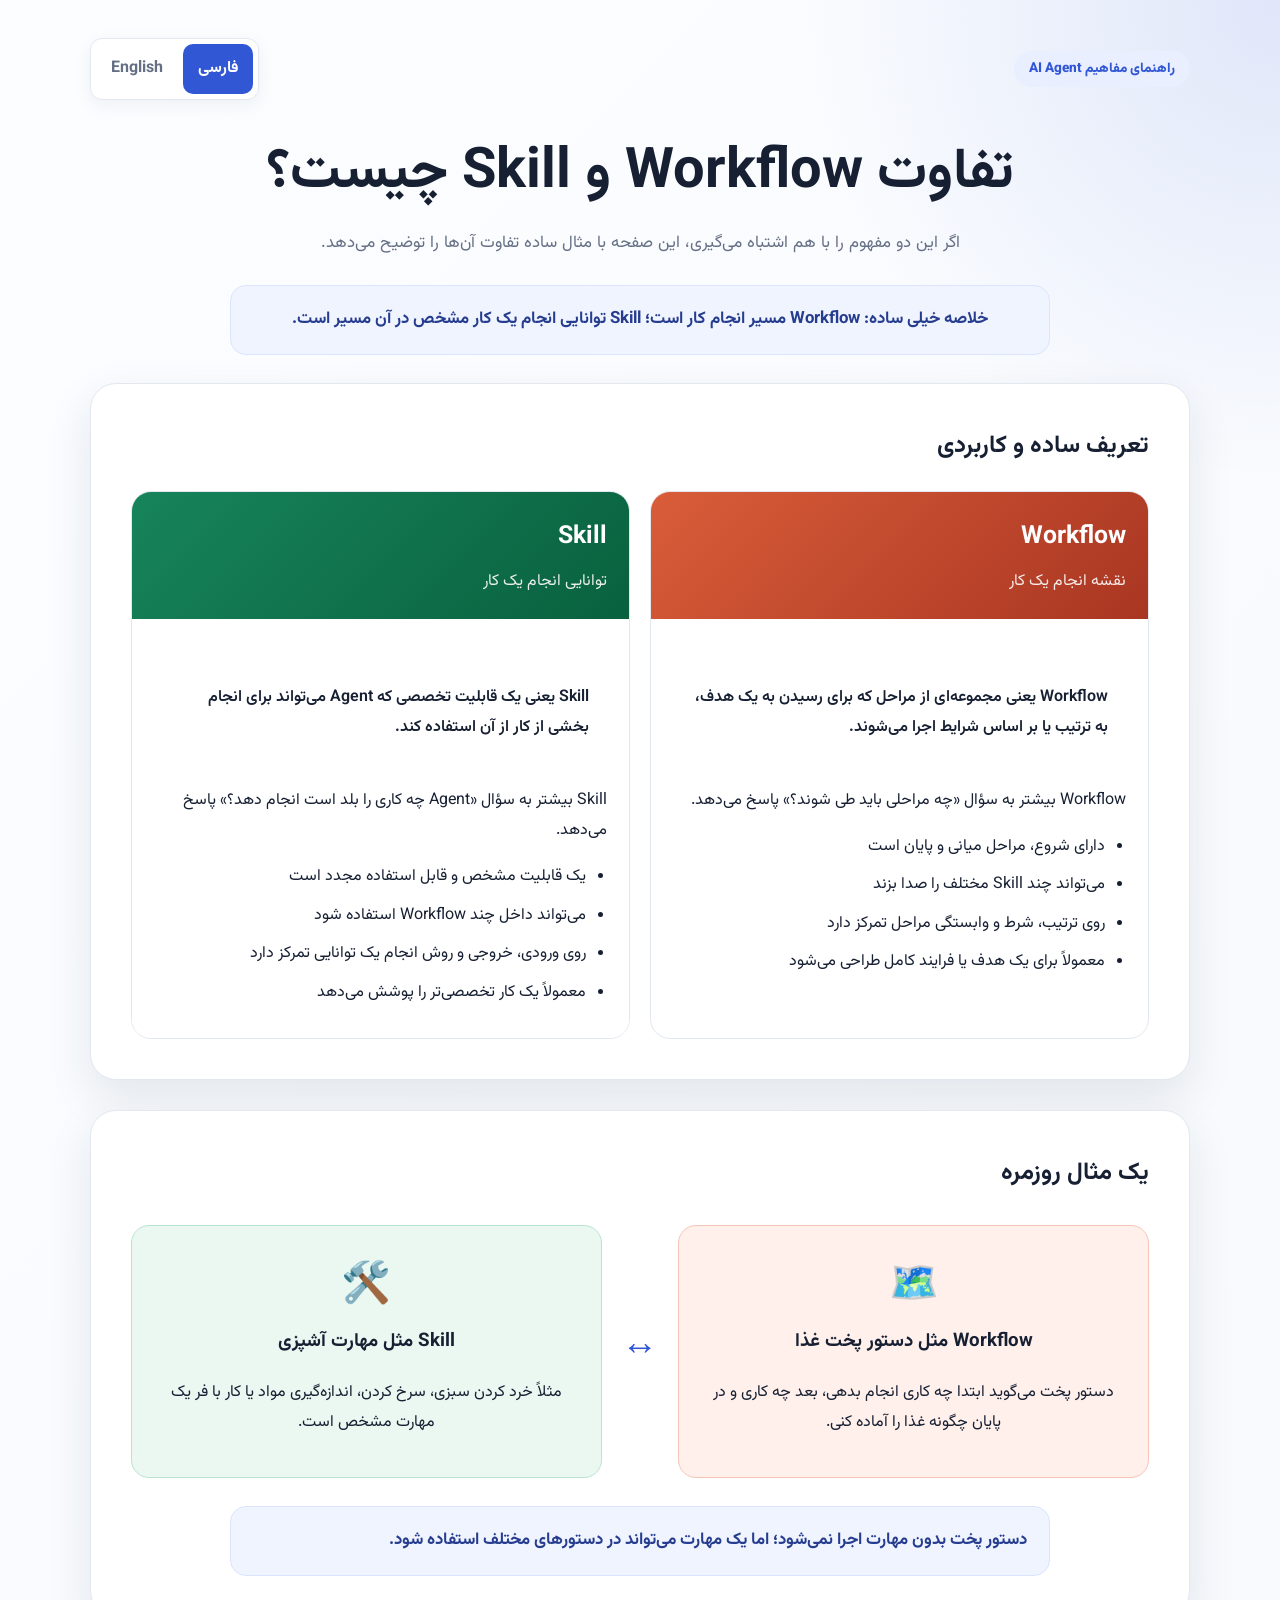
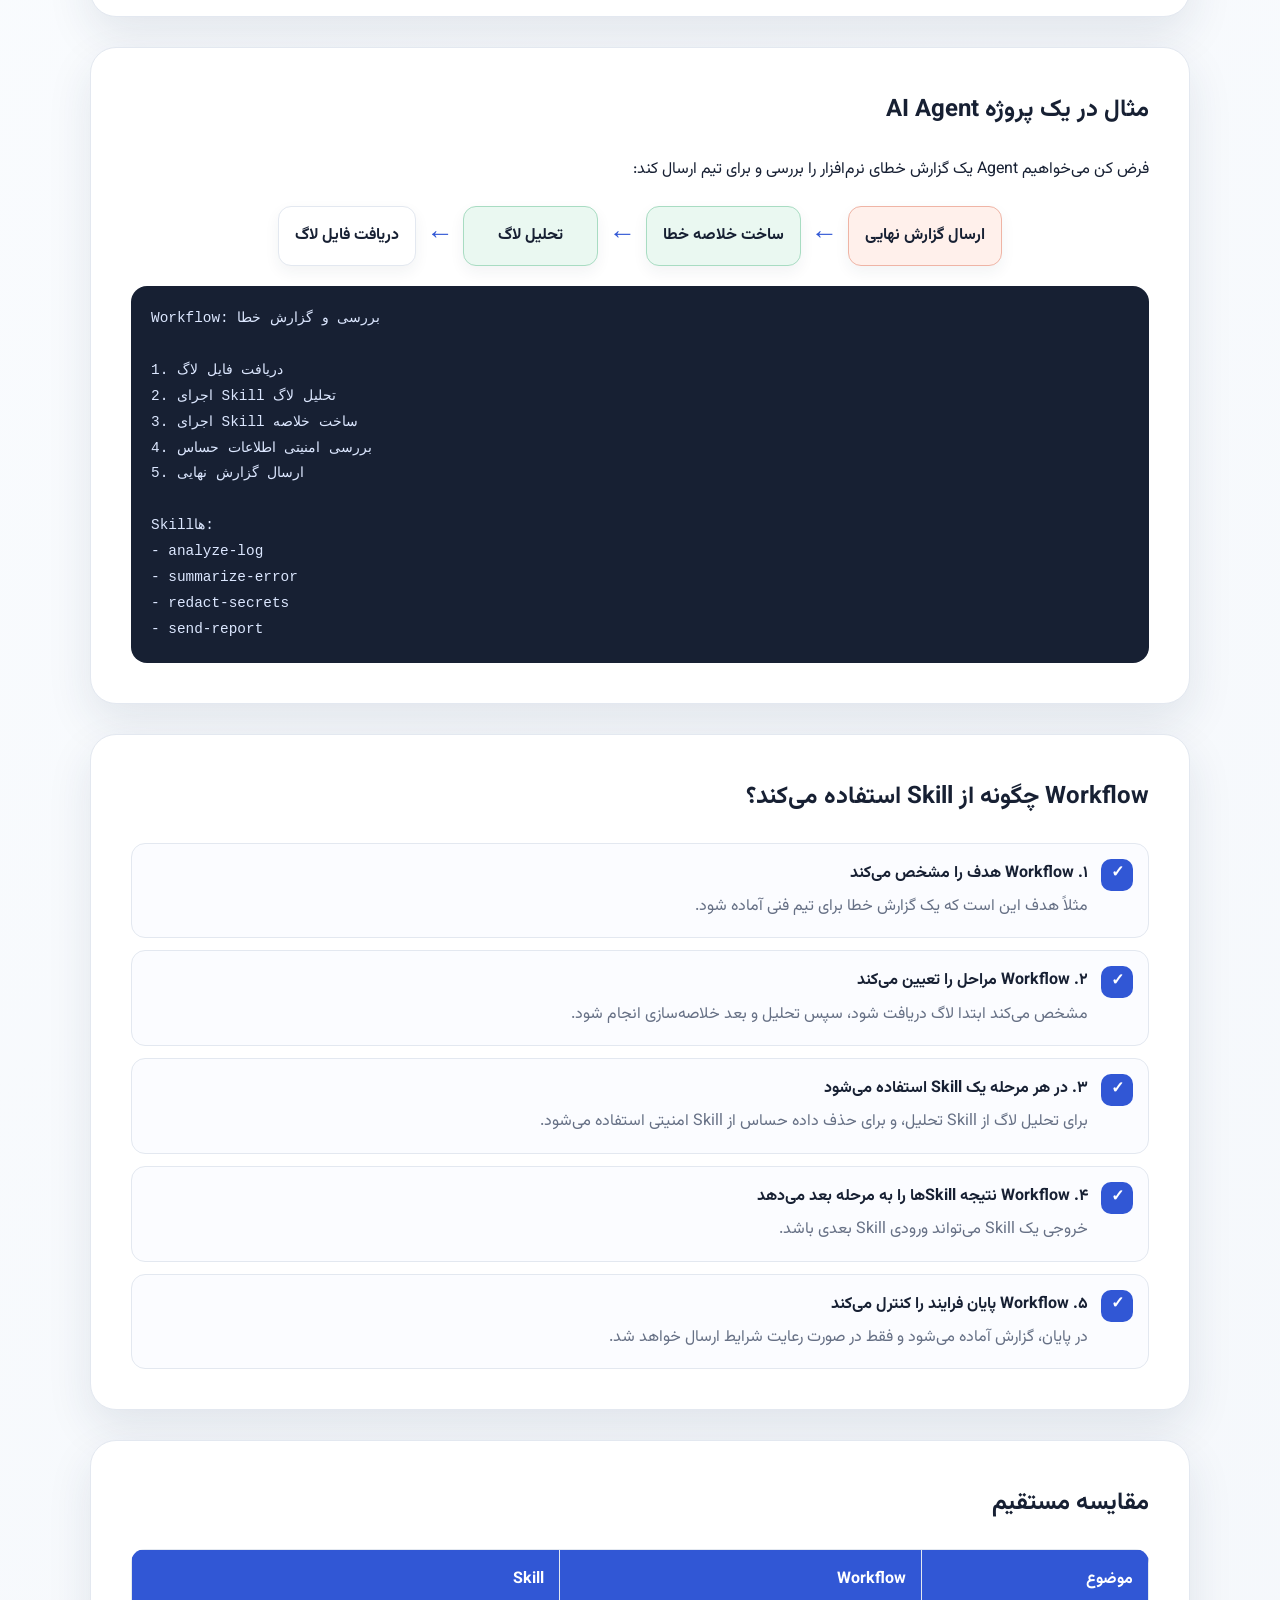
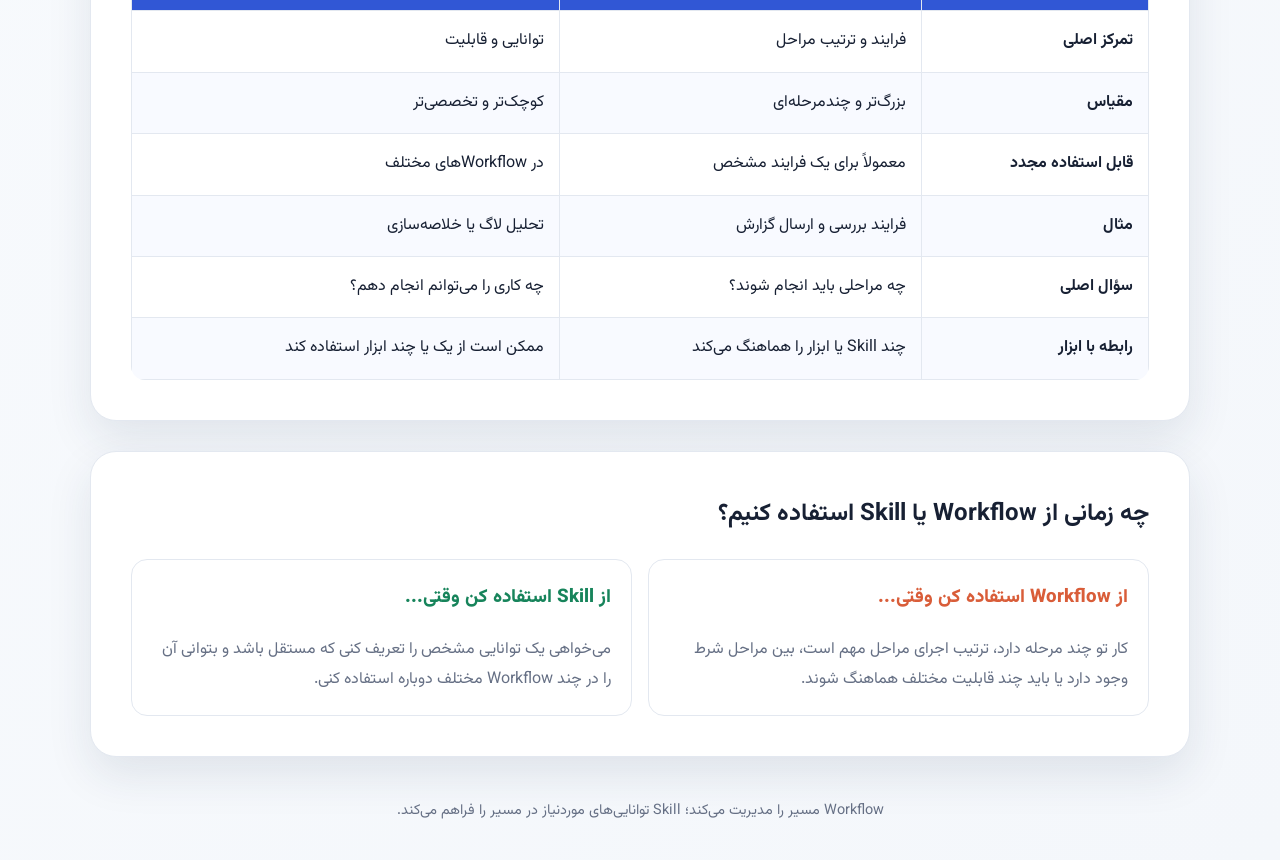
==== difference-workflow-skill.html @ 86ceb2fe "ai-agent-structure-guide Created" ====
<!DOCTYPE html>
                        <html lang="en">
                        <head>
                            <meta charset="UTF-8">
                            <meta name="viewport" content="width=device-width, initial-scale=1.0">
							<style>
								body {
									background-color: white; /* Ensure the iframe has a white background */
								}

								
							</style>
                        </head>
                        <body>
                            <!DOCTYPE html>
<html lang="fa" dir="rtl">
<head>
  <meta charset="UTF-8" />
  <meta name="viewport" content="width=device-width, initial-scale=1.0" />
  <title>تفاوت Workflow و Skill</title>

  <style>
    @import url("https://fonts.googleapis.com/css2?family=Vazirmatn:wght@400;500;600;700;800&display=swap");

    :root {
      --bg: #f4f7fb;
      --card: #ffffff;
      --text: #172033;
      --muted: #667085;
      --primary: #3157d5;
      --primary-dark: #213eaa;
      --workflow: #d95d39;
      --workflow-light: #fff0eb;
      --skill: #17845b;
      --skill-light: #eaf8f1;
      --border: #e3e8f0;
      --shadow: 0 18px 45px rgba(30, 45, 75, 0.1);
    }

    * {
      box-sizing: border-box;
    }

    body {
      margin: 0;
      color: var(--text);
      background:
        radial-gradient(circle at top right, rgba(49, 87, 213, 0.13), transparent 30rem),
        linear-gradient(135deg, #fbfdff, var(--bg));
      font-family: "Vazirmatn", Tahoma, sans-serif;
      line-height: 1.9;
    }

    .container {
      width: min(100% - 28px, 1100px);
      margin: auto;
    }

    header {
      padding: 38px 0 28px;
      text-align: center;
    }

    .topbar {
      display: flex;
      align-items: center;
      justify-content: space-between;
      gap: 15px;
      margin-bottom: 36px;
    }

    .badge {
      display: inline-block;
      padding: 5px 15px;
      border-radius: 999px;
      color: var(--primary);
      background: #e9efff;
      font-size: 0.85rem;
      font-weight: 800;
    }

    .language-switcher {
      display: flex;
      gap: 5px;
      padding: 5px;
      border: 1px solid var(--border);
      border-radius: 12px;
      background: #fff;
      box-shadow: 0 5px 18px rgba(30, 45, 75, 0.06);
    }

    button {
      border: 0;
      border-radius: 10px;
      padding: 10px 15px;
      color: var(--muted);
      background: transparent;
      font: inherit;
      font-weight: 700;
      cursor: pointer;
      transition: 0.2s ease;
    }

    button:hover {
      transform: translateY(-1px);
    }

    .language-switcher button.active,
    .primary-button {
      color: #fff;
      background: var(--primary);
    }

    .primary-button:hover {
      background: var(--primary-dark);
    }

    h1 {
      margin: 0;
      font-size: clamp(2rem, 5vw, 3.5rem);
      line-height: 1.35;
    }

    .subtitle {
      max-width: 760px;
      margin: 16px auto 0;
      color: var(--muted);
      font-size: 1.05rem;
    }

    .hero-answer {
      max-width: 820px;
      margin: 25px auto 0;
      padding: 18px 22px;
      border: 1px solid #dce5ff;
      border-radius: 16px;
      background: #f0f4ff;
      color: #263d8f;
      font-size: 1.05rem;
      font-weight: 700;
    }

    .main-card {
      margin-bottom: 30px;
      padding: clamp(20px, 4vw, 40px);
      border: 1px solid var(--border);
      border-radius: 26px;
      background: var(--card);
      box-shadow: var(--shadow);
    }

    .section-title {
      margin: 0 0 22px;
      font-size: 1.5rem;
    }

    .comparison-grid {
      display: grid;
      grid-template-columns: repeat(2, 1fr);
      gap: 20px;
    }

    .concept-card {
      overflow: hidden;
      border: 1px solid var(--border);
      border-radius: 20px;
    }

    .concept-header {
      padding: 22px;
      color: #fff;
    }

    .workflow-header {
      background: linear-gradient(135deg, #d95d39, #a93622);
    }

    .skill-header {
      background: linear-gradient(135deg, #17845b, #09613e);
    }

    .concept-header h3 {
      margin: 0 0 5px;
      font-size: 1.55rem;
    }

    .concept-header p {
      margin: 0;
      opacity: 0.9;
    }

    .concept-body {
      padding: 22px;
      background: #fff;
    }

    .concept-body p {
      margin-top: 0;
    }

    .concept-body ul {
      margin: 0;
      padding-right: 21px;
    }

    html[dir="ltr"] .concept-body ul {
      padding-right: 0;
      padding-left: 21px;
    }

    .concept-body li {
      margin: 8px 0;
    }

    .definition {
      margin: 24px 0;
      padding: 18px;
      border-radius: 14px;
      font-weight: 600;
    }

    .workflow-definition {
      background: var(--workflow-light);
      border-right: 5px solid var(--workflow);
    }

    .skill-definition {
      background: var(--skill-light);
      border-right: 5px solid var(--skill);
    }

    html[dir="ltr"] .workflow-definition,
    html[dir="ltr"] .skill-definition {
      border-right: 0;
      border-left: 5px solid;
    }

    .skill-definition {
      border-left-color: var(--skill);
    }

    .workflow-definition {
      border-left-color: var(--workflow);
    }

    .simple-analogy {
      display: grid;
      grid-template-columns: 1fr auto 1fr;
      align-items: center;
      gap: 20px;
      margin: 28px 0;
    }

    .analogy-box {
      min-height: 170px;
      padding: 22px;
      border-radius: 18px;
      text-align: center;
    }

    .analogy-box h3 {
      margin-top: 0;
    }

    .workflow-analogy {
      background: var(--workflow-light);
      border: 1px solid #f5c5b8;
    }

    .skill-analogy {
      background: var(--skill-light);
      border: 1px solid #b9e4d0;
    }

    .analogy-icon {
      font-size: 2.5rem;
    }

    .arrow {
      color: var(--primary);
      font-size: 2.3rem;
      font-weight: 800;
    }

    .steps {
      display: grid;
      gap: 12px;
      margin-top: 20px;
    }

    .step {
      display: flex;
      align-items: flex-start;
      gap: 13px;
      padding: 15px;
      border: 1px solid var(--border);
      border-radius: 14px;
      background: #fbfcff;
    }

    .step-number {
      display: grid;
      flex: 0 0 auto;
      place-items: center;
      width: 32px;
      height: 32px;
      border-radius: 10px;
      color: #fff;
      background: var(--primary);
      font-weight: 800;
    }

    .step strong {
      display: block;
      margin-bottom: 3px;
    }

    .step span {
      color: var(--muted);
    }

    .flow-diagram {
      display: flex;
      align-items: center;
      justify-content: center;
      flex-wrap: wrap;
      gap: 10px;
      margin-top: 20px;
    }

    .flow-node {
      min-width: 135px;
      padding: 14px 16px;
      border: 1px solid var(--border);
      border-radius: 13px;
      background: #fff;
      text-align: center;
      font-weight: 700;
      box-shadow: 0 6px 15px rgba(30, 45, 75, 0.06);
    }

    .flow-node.workflow-node {
      border-color: #efb4a5;
      background: var(--workflow-light);
    }

    .flow-node.skill-node {
      border-color: #a8dcc2;
      background: var(--skill-light);
    }

    .flow-arrow {
      color: var(--primary);
      font-size: 1.7rem;
      font-weight: 800;
    }

    .table-wrapper {
      overflow-x: auto;
    }

    table {
      width: 100%;
      min-width: 650px;
      border-collapse: collapse;
      overflow: hidden;
      border-radius: 14px;
    }

    th,
    td {
      padding: 15px;
      border: 1px solid var(--border);
      text-align: right;
      vertical-align: top;
    }

    html[dir="ltr"] th,
    html[dir="ltr"] td {
      text-align: left;
    }

    th {
      color: #fff;
      background: var(--primary);
    }

    tr:nth-child(even) td {
      background: #f8faff;
    }

    .workflow-text {
      color: var(--workflow);
      font-weight: 800;
    }

    .skill-text {
      color: var(--skill);
      font-weight: 800;
    }

    .code-example {
      direction: ltr;
      overflow-x: auto;
      margin-top: 20px;
      padding: 20px;
      border-radius: 16px;
      color: #dce7ff;
      background: #172033;
      font-family: Consolas, monospace;
      font-size: 0.9rem;
      line-height: 1.8;
      text-align: left;
      white-space: pre-wrap;
    }

    .decision-box {
      display: grid;
      grid-template-columns: repeat(2, 1fr);
      gap: 16px;
      margin-top: 20px;
    }

    .decision {
      padding: 20px;
      border-radius: 16px;
      border: 1px solid var(--border);
    }

    .decision h3 {
      margin-top: 0;
    }

    .decision p {
      margin-bottom: 0;
      color: var(--muted);
    }

    footer {
      padding: 10px 0 35px;
      color: var(--muted);
      text-align: center;
      font-size: 0.9rem;
    }

    @media (max-width: 750px) {
      .topbar {
        align-items: stretch;
        flex-direction: column;
      }

      .language-switcher {
        align-self: center;
      }

      .comparison-grid,
      .decision-box {
        grid-template-columns: 1fr;
      }

      .simple-analogy {
        grid-template-columns: 1fr;
      }

      .arrow {
        transform: rotate(90deg);
        text-align: center;
      }

      .flow-arrow {
        transform: rotate(90deg);
      }
    }
  </style>
</head>

<body>
  <main class="container">
    <header>
      <div class="topbar">
        <span class="badge" id="badge"></span>

        <div class="language-switcher">
          <button id="faButton" onclick="changeLanguage('fa')" type="button">
            فارسی
          </button>

          <button id="enButton" onclick="changeLanguage('en')" type="button">
            English
          </button>
        </div>
      </div>

      <h1 id="pageTitle"></h1>
      <p class="subtitle" id="subtitle"></p>
      <div class="hero-answer" id="heroAnswer"></div>
    </header>

    <section class="main-card">
      <h2 class="section-title" id="coreDifferenceTitle"></h2>

      <div class="comparison-grid">
        <article class="concept-card">
          <div class="concept-header workflow-header">
            <h3>Workflow</h3>
            <p id="workflowShortTitle"></p>
          </div>

          <div class="concept-body">
            <div class="definition" id="workflowDefinition"></div>
            <p id="workflowDescription"></p>
            <ul id="workflowList"></ul>
          </div>
        </article>

        <article class="concept-card">
          <div class="concept-header skill-header">
            <h3>Skill</h3>
            <p id="skillShortTitle"></p>
          </div>

          <div class="concept-body">
            <div class="definition" id="skillDefinition"></div>
            <p id="skillDescription"></p>
            <ul id="skillList"></ul>
          </div>
        </article>
      </div>
    </section>

    <section class="main-card">
      <h2 class="section-title" id="analogyTitle"></h2>

      <div class="simple-analogy">
        <div class="analogy-box workflow-analogy">
          <div class="analogy-icon">🗺️</div>
          <h3 id="workflowAnalogyTitle"></h3>
          <p id="workflowAnalogyText"></p>
        </div>

        <div class="arrow">↔</div>

        <div class="analogy-box skill-analogy">
          <div class="analogy-icon">🛠️</div>
          <h3 id="skillAnalogyTitle"></h3>
          <p id="skillAnalogyText"></p>
        </div>
      </div>

      <div class="hero-answer" id="analogySummary"></div>
    </section>

    <section class="main-card">
      <h2 class="section-title" id="exampleTitle"></h2>
      <p id="exampleIntro"></p>

      <div class="flow-diagram">
        <div class="flow-node workflow-node" id="nodeOne"></div>
        <div class="flow-arrow">←</div>
        <div class="flow-node skill-node" id="nodeTwo"></div>
        <div class="flow-arrow">←</div>
        <div class="flow-node skill-node" id="nodeThree"></div>
        <div class="flow-arrow">←</div>
        <div class="flow-node" id="nodeFour"></div>
      </div>

      <div class="code-example" id="codeExample"></div>
    </section>

    <section class="main-card">
      <h2 class="section-title" id="stepsTitle"></h2>
      <div class="steps" id="steps"></div>
    </section>

    <section class="main-card">
      <h2 class="section-title" id="tableTitle"></h2>

      <div class="table-wrapper">
        <table>
          <thead>
            <tr>
              <th id="tableConcept"></th>
              <th id="tableWorkflow"></th>
              <th id="tableSkill"></th>
            </tr>
          </thead>

          <tbody id="comparisonTable"></tbody>
        </table>
      </div>
    </section>

    <section class="main-card">
      <h2 class="section-title" id="decisionTitle"></h2>

      <div class="decision-box">
        <div class="decision">
          <h3 class="workflow-text" id="chooseWorkflowTitle"></h3>
          <p id="chooseWorkflowText"></p>
        </div>

        <div class="decision">
          <h3 class="skill-text" id="chooseSkillTitle"></h3>
          <p id="chooseSkillText"></p>
        </div>
      </div>
    </section>

    <footer id="footer"></footer>
  </main>

  <script>
    const content = {
      fa: {
        badge: "راهنمای مفاهیم AI Agent",
        title: "تفاوت Workflow و Skill چیست؟",
        subtitle:
          "اگر این دو مفهوم را با هم اشتباه می‌گیری، این صفحه با مثال ساده تفاوت آن‌ها را توضیح می‌دهد.",
        heroAnswer:
          "خلاصه خیلی ساده: Workflow مسیر انجام کار است؛ Skill توانایی انجام یک کار مشخص در آن مسیر است.",
        coreDifferenceTitle: "تعریف ساده و کاربردی",
        workflowShortTitle: "نقشه انجام یک کار",
        skillShortTitle: "توانایی انجام یک کار",
        workflowDefinition:
          "Workflow یعنی مجموعه‌ای از مراحل که برای رسیدن به یک هدف، به ترتیب یا بر اساس شرایط اجرا می‌شوند.",
        skillDefinition:
          "Skill یعنی یک قابلیت تخصصی که Agent می‌تواند برای انجام بخشی از کار از آن استفاده کند.",
        workflowDescription:
          "Workflow بیشتر به سؤال «چه مراحلی باید طی شوند؟» پاسخ می‌دهد.",
        skillDescription:
          "Skill بیشتر به سؤال «Agent چه کاری را بلد است انجام دهد؟» پاسخ می‌دهد.",
        workflowList: [
          "دارای شروع، مراحل میانی و پایان است",
          "می‌تواند چند Skill مختلف را صدا بزند",
          "روی ترتیب، شرط و وابستگی مراحل تمرکز دارد",
          "معمولاً برای یک هدف یا فرایند کامل طراحی می‌شود"
        ],
        skillList: [
          "یک قابلیت مشخص و قابل استفاده مجدد است",
          "می‌تواند داخل چند Workflow استفاده شود",
          "روی ورودی، خروجی و روش انجام یک توانایی تمرکز دارد",
          "معمولاً یک کار تخصصی‌تر را پوشش می‌دهد"
        ],
        analogyTitle: "یک مثال روزمره",
        workflowAnalogyTitle: "Workflow مثل دستور پخت غذا",
        workflowAnalogyText:
          "دستور پخت می‌گوید ابتدا چه کاری انجام بدهی، بعد چه کاری و در پایان چگونه غذا را آماده کنی.",
        skillAnalogyTitle: "Skill مثل مهارت آشپزی",
        skillAnalogyText:
          "مثلاً خرد کردن سبزی، سرخ کردن، اندازه‌گیری مواد یا کار با فر یک مهارت مشخص است.",
        analogySummary:
          "دستور پخت بدون مهارت اجرا نمی‌شود؛ اما یک مهارت می‌تواند در دستورهای مختلف استفاده شود.",
        exampleTitle: "مثال در یک پروژه AI Agent",
        exampleIntro:
          "فرض کن می‌خواهیم Agent یک گزارش خطای نرم‌افزار را بررسی و برای تیم ارسال کند:",
        nodeOne: "ارسال گزارش نهایی",
        nodeTwo: "ساخت خلاصه خطا",
        nodeThree: "تحلیل لاگ",
        nodeFour: "دریافت فایل لاگ",
        codeExample:
`Workflow: بررسی و گزارش خطا

1. دریافت فایل لاگ
2. اجرای Skill تحلیل لاگ
3. اجرای Skill ساخت خلاصه
4. بررسی امنیتی اطلاعات حساس
5. ارسال گزارش نهایی

Skillها:
- analyze-log
- summarize-error
- redact-secrets
- send-report`,
        stepsTitle: "Workflow چگونه از Skill استفاده می‌کند؟",
        steps: [
          {
            title: "۱. Workflow هدف را مشخص می‌کند",
            text: "مثلاً هدف این است که یک گزارش خطا برای تیم فنی آماده شود."
          },
          {
            title: "۲. Workflow مراحل را تعیین می‌کند",
            text: "مشخص می‌کند ابتدا لاگ دریافت شود، سپس تحلیل و بعد خلاصه‌سازی انجام شود."
          },
          {
            title: "۳. در هر مرحله یک Skill استفاده می‌شود",
            text: "برای تحلیل لاگ از Skill تحلیل، و برای حذف داده حساس از Skill امنیتی استفاده می‌شود."
          },
          {
            title: "۴. Workflow نتیجه Skillها را به مرحله بعد می‌دهد",
            text: "خروجی یک Skill می‌تواند ورودی Skill بعدی باشد."
          },
          {
            title: "۵. Workflow پایان فرایند را کنترل می‌کند",
            text: "در پایان، گزارش آماده می‌شود و فقط در صورت رعایت شرایط ارسال خواهد شد."
          }
        ],
        tableTitle: "مقایسه مستقیم",
        tableConcept: "موضوع",
        tableWorkflow: "Workflow",
        tableSkill: "Skill",
        tableRows: [
          ["تمرکز اصلی", "فرایند و ترتیب مراحل", "توانایی و قابلیت"],
          ["مقیاس", "بزرگ‌تر و چندمرحله‌ای", "کوچک‌تر و تخصصی‌تر"],
          ["قابل استفاده مجدد", "معمولاً برای یک فرایند مشخص", "در Workflowهای مختلف"],
          ["مثال", "فرایند بررسی و ارسال گزارش", "تحلیل لاگ یا خلاصه‌سازی"],
          ["سؤال اصلی", "چه مراحلی باید انجام شوند؟", "چه کاری را می‌توانم انجام دهم؟"],
          ["رابطه با ابزار", "چند Skill یا ابزار را هماهنگ می‌کند", "ممکن است از یک یا چند ابزار استفاده کند"]
        ],
        decisionTitle: "چه زمانی از Workflow یا Skill استفاده کنیم؟",
        chooseWorkflowTitle: "از Workflow استفاده کن وقتی...",
        chooseWorkflowText:
          "کار تو چند مرحله دارد، ترتیب اجرای مراحل مهم است، بین مراحل شرط وجود دارد یا باید چند قابلیت مختلف هماهنگ شوند.",
        chooseSkillTitle: "از Skill استفاده کن وقتی...",
        chooseSkillText:
          "می‌خواهی یک توانایی مشخص را تعریف کنی که مستقل باشد و بتوانی آن را در چند Workflow مختلف دوباره استفاده کنی.",
        footer:
          "Workflow مسیر را مدیریت می‌کند؛ Skill توانایی‌های موردنیاز در مسیر را فراهم می‌کند."
      },

      en: {
        badge: "AI Agent Concept Guide",
        title: "What Is the Difference Between a Workflow and a Skill?",
        subtitle:
          "If these two concepts seem similar, this page explains the difference with simple examples.",
        heroAnswer:
          "Simple summary: A Workflow is the path of a task; a Skill is the ability used to perform part of that task.",
        coreDifferenceTitle: "A Simple and Practical Definition",
        workflowShortTitle: "A task execution map",
        skillShortTitle: "The ability to perform a task",
        workflowDefinition:
          "A Workflow is a set of steps that are executed in order or according to conditions to achieve a goal.",
        skillDefinition:
          "A Skill is a specialized capability that an Agent can use to perform part of a task.",
        workflowDescription:
          "A Workflow mainly answers: “What steps should be performed?”",
        skillDescription:
          "A Skill mainly answers: “What can the Agent do?”",
        workflowList: [
          "It has a beginning, intermediate steps, and an end",
          "It can call multiple Skills",
          "It focuses on order, conditions, and dependencies",
          "It is usually designed for a complete goal or process"
        ],
        skillList: [
          "It is a specific and reusable capability",
          "It can be used inside multiple Workflows",
          "It focuses on inputs, outputs, and execution details",
          "It usually covers a more specialized task"
        ],
        analogyTitle: "A Daily-Life Analogy",
        workflowAnalogyTitle: "A Workflow is like a recipe",
        workflowAnalogyText:
          "A recipe tells you what to do first, what to do next, and how to finish preparing the meal.",
        skillAnalogyTitle: "A Skill is like a cooking ability",
        skillAnalogyText:
          "For example, chopping vegetables, frying, measuring ingredients, or using an oven are individual skills.",
        analogySummary:
          "A recipe cannot be executed without skills, while one skill can be reused in many different recipes.",
        exampleTitle: "Example in an AI Agent Project",
        exampleIntro:
          "Imagine that we want an Agent to analyze a software error report and send it to the team:",
        nodeOne: "Send final report",
        nodeTwo: "Create error summary",
        nodeThree: "Analyze logs",
        nodeFour: "Receive log file",
        codeExample:
`Workflow: Analyze and report an error

1. Receive the log file
2. Run the log analysis Skill
3. Run the error summarization Skill
4. Check for sensitive information
5. Send the final report

Skills:
- analyze-log
- summarize-error
- redact-secrets
- send-report`,
        stepsTitle: "How Does a Workflow Use Skills?",
        steps: [
          {
            title: "1. The Workflow defines the goal",
            text: "For example, the goal is to prepare an error report for the technical team."
          },
          {
            title: "2. The Workflow defines the steps",
            text: "It decides that the log must be received, analyzed, and then summarized."
          },
          {
            title: "3. A Skill is used at each step",
            text: "The log analysis Skill handles analysis, while a security Skill removes sensitive data."
          },
          {
            title: "4. The Workflow passes results forward",
            text: "The output of one Skill can become the input of the next Skill."
          },
          {
            title: "5. The Workflow controls completion",
            text: "At the end, the report is prepared and sent only if all conditions are satisfied."
          }
        ],
        tableTitle: "Direct Comparison",
        tableConcept: "Concept",
        tableWorkflow: "Workflow",
        tableSkill: "Skill",
        tableRows: [
          ["Main focus", "Process and step order", "Capability and ability"],
          ["Scale", "Larger and multi-step", "Smaller and specialized"],
          ["Reusability", "Usually for one specific process", "Across different Workflows"],
          ["Example", "Error review and reporting process", "Log analysis or summarization"],
          ["Main question", "What steps should be performed?", "What can I do?"],
          ["Relation to tools", "Coordinates multiple Skills or tools", "May use one or more tools"]
        ],
        decisionTitle: "When Should You Use a Workflow or a Skill?",
        chooseWorkflowTitle: "Use a Workflow when...",
        chooseWorkflowText:
          "The task has multiple steps, the order matters, conditions exist between steps, or several capabilities must be coordinated.",
        chooseSkillTitle: "Use a Skill when...",
        chooseSkillText:
          "You want to define a specific reusable ability that can be used independently in multiple Workflows.",
        footer:
          "A Workflow manages the path; Skills provide the abilities needed along that path."
      }
    };

    let currentLanguage = "fa";

    function setText(id, value) {
      document.getElementById(id).textContent = value;
    }

    function renderList(id, items) {
      document.getElementById(id).innerHTML = items
        .map(item => `<li>${item}</li>`)
        .join("");
    }

    function renderSteps(items) {
      document.getElementById("steps").innerHTML = items
        .map(item => {
          return `
            <div class="step">
              <div class="step-number">✓</div>
              <div>
                <strong>${item.title}</strong>
                <span>${item.text}</span>
              </div>
            </div>
          `;
        })
        .join("");
    }

    function renderTable(rows) {
      document.getElementById("comparisonTable").innerHTML = rows
        .map(row => {
          return `
            <tr>
              <td><strong>${row[0]}</strong></td>
              <td>${row[1]}</td>
              <td>${row[2]}</td>
            </tr>
          `;
        })
        .join("");
    }

    function renderPage() {
      const data = content[currentLanguage];

      document.documentElement.lang = currentLanguage;
      document.documentElement.dir = currentLanguage === "fa" ? "rtl" : "ltr";
      document.title = data.title;

      document.getElementById("faButton").classList.toggle(
        "active",
        currentLanguage === "fa"
      );

      document.getElementById("enButton").classList.toggle(
        "active",
        currentLanguage === "en"
      );

      setText("badge", data.badge);
      setText("pageTitle", data.title);
      setText("subtitle", data.subtitle);
      setText("heroAnswer", data.heroAnswer);

      setText("coreDifferenceTitle", data.coreDifferenceTitle);
      setText("workflowShortTitle", data.workflowShortTitle);
      setText("skillShortTitle", data.skillShortTitle);
      setText("workflowDefinition", data.workflowDefinition);
      setText("skillDefinition", data.skillDefinition);
      setText("workflowDescription", data.workflowDescription);
      setText("skillDescription", data.skillDescription);

      renderList("workflowList", data.workflowList);
      renderList("skillList", data.skillList);

      setText("analogyTitle", data.analogyTitle);
      setText("workflowAnalogyTitle", data.workflowAnalogyTitle);
      setText("workflowAnalogyText", data.workflowAnalogyText);
      setText("skillAnalogyTitle", data.skillAnalogyTitle);
      setText("skillAnalogyText", data.skillAnalogyText);
      setText("analogySummary", data.analogySummary);

      setText("exampleTitle", data.exampleTitle);
      setText("exampleIntro", data.exampleIntro);
      setText("nodeOne", data.nodeOne);
      setText("nodeTwo", data.nodeTwo);
      setText("nodeThree", data.nodeThree);
      setText("nodeFour", data.nodeFour);
      setText("codeExample", data.codeExample);

      setText("stepsTitle", data.stepsTitle);
      renderSteps(data.steps);

      setText("tableTitle", data.tableTitle);
      setText("tableConcept", data.tableConcept);
      setText("tableWorkflow", data.tableWorkflow);
      setText("tableSkill", data.tableSkill);
      renderTable(data.tableRows);

      setText("decisionTitle", data.decisionTitle);
      setText("chooseWorkflowTitle", data.chooseWorkflowTitle);
      setText("chooseWorkflowText", data.chooseWorkflowText);
      setText("chooseSkillTitle", data.chooseSkillTitle);
      setText("chooseSkillText", data.chooseSkillText);
      setText("footer", data.footer);
    }

    function changeLanguage(language) {
      currentLanguage = language;
      renderPage();
    }

    renderPage();
  </script>
</body>
</html>

							<script>
                            	
							</script>
                        </body>
                        </html>
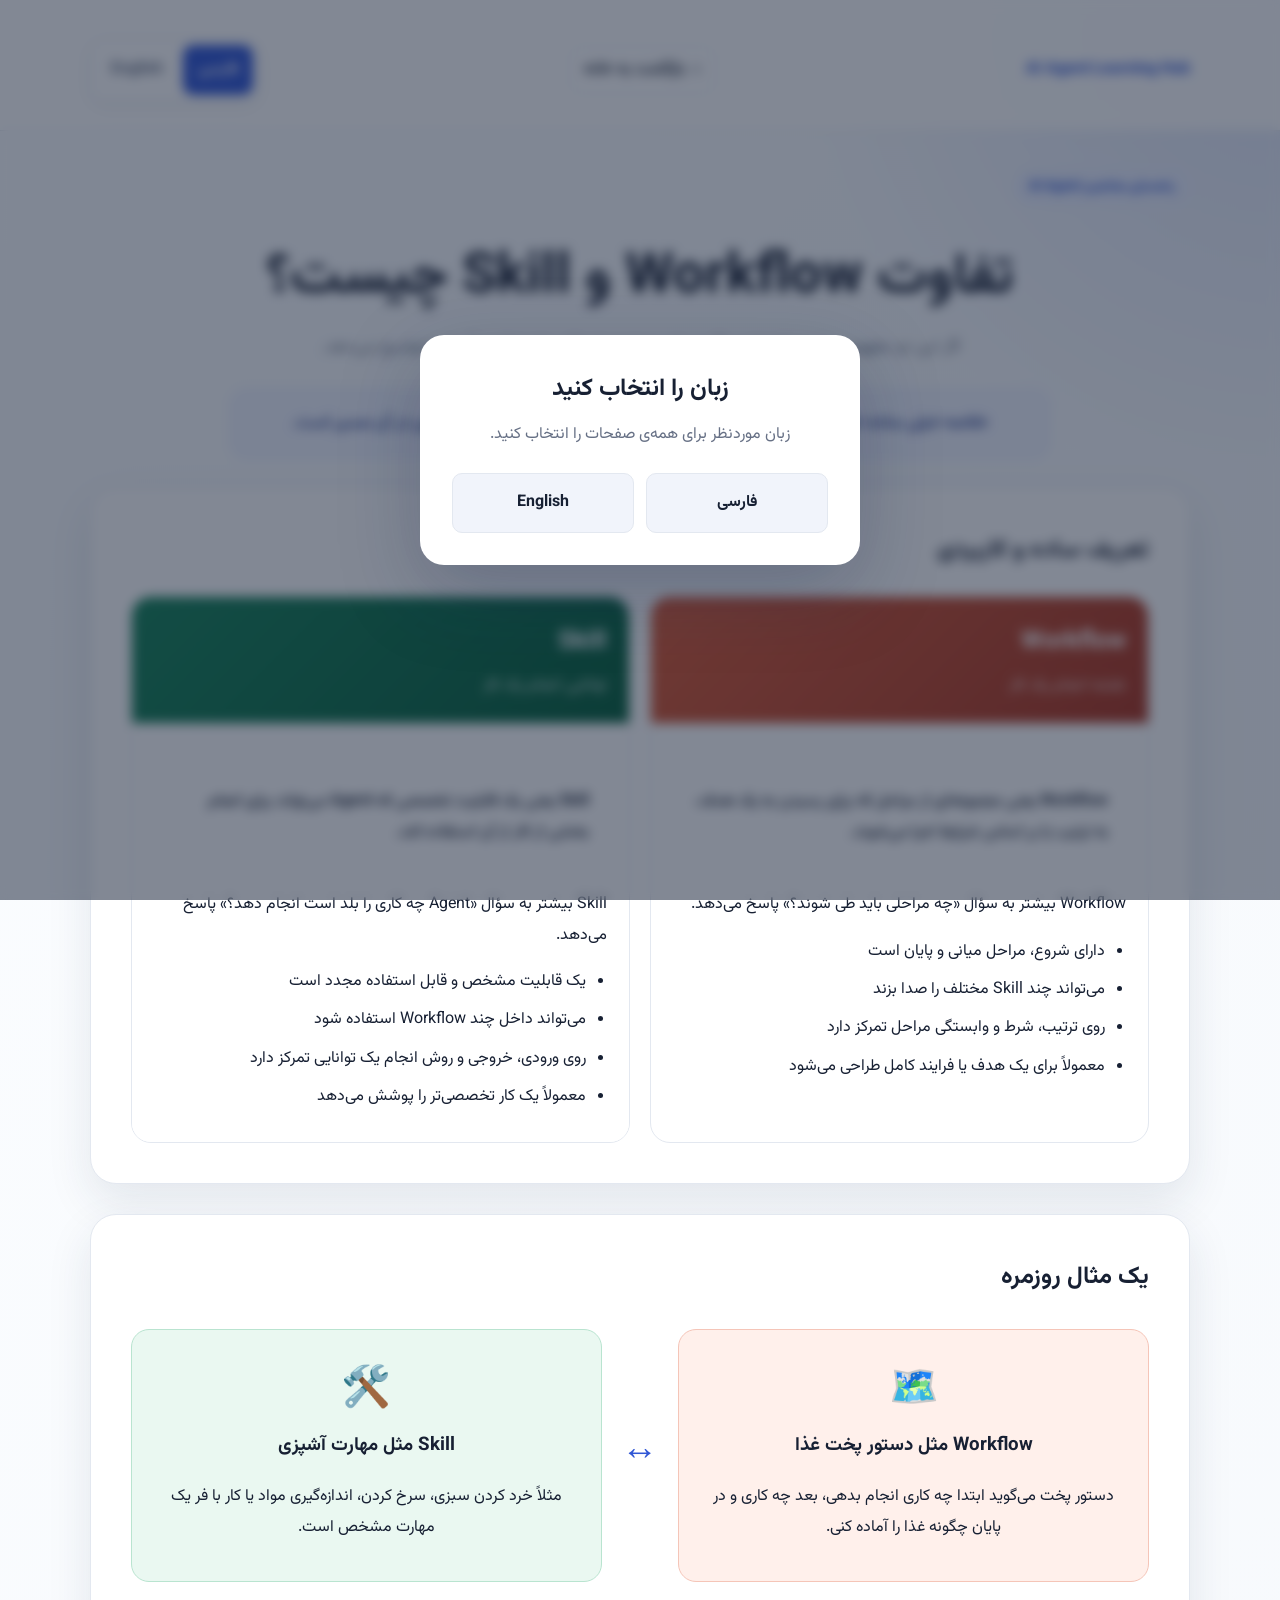
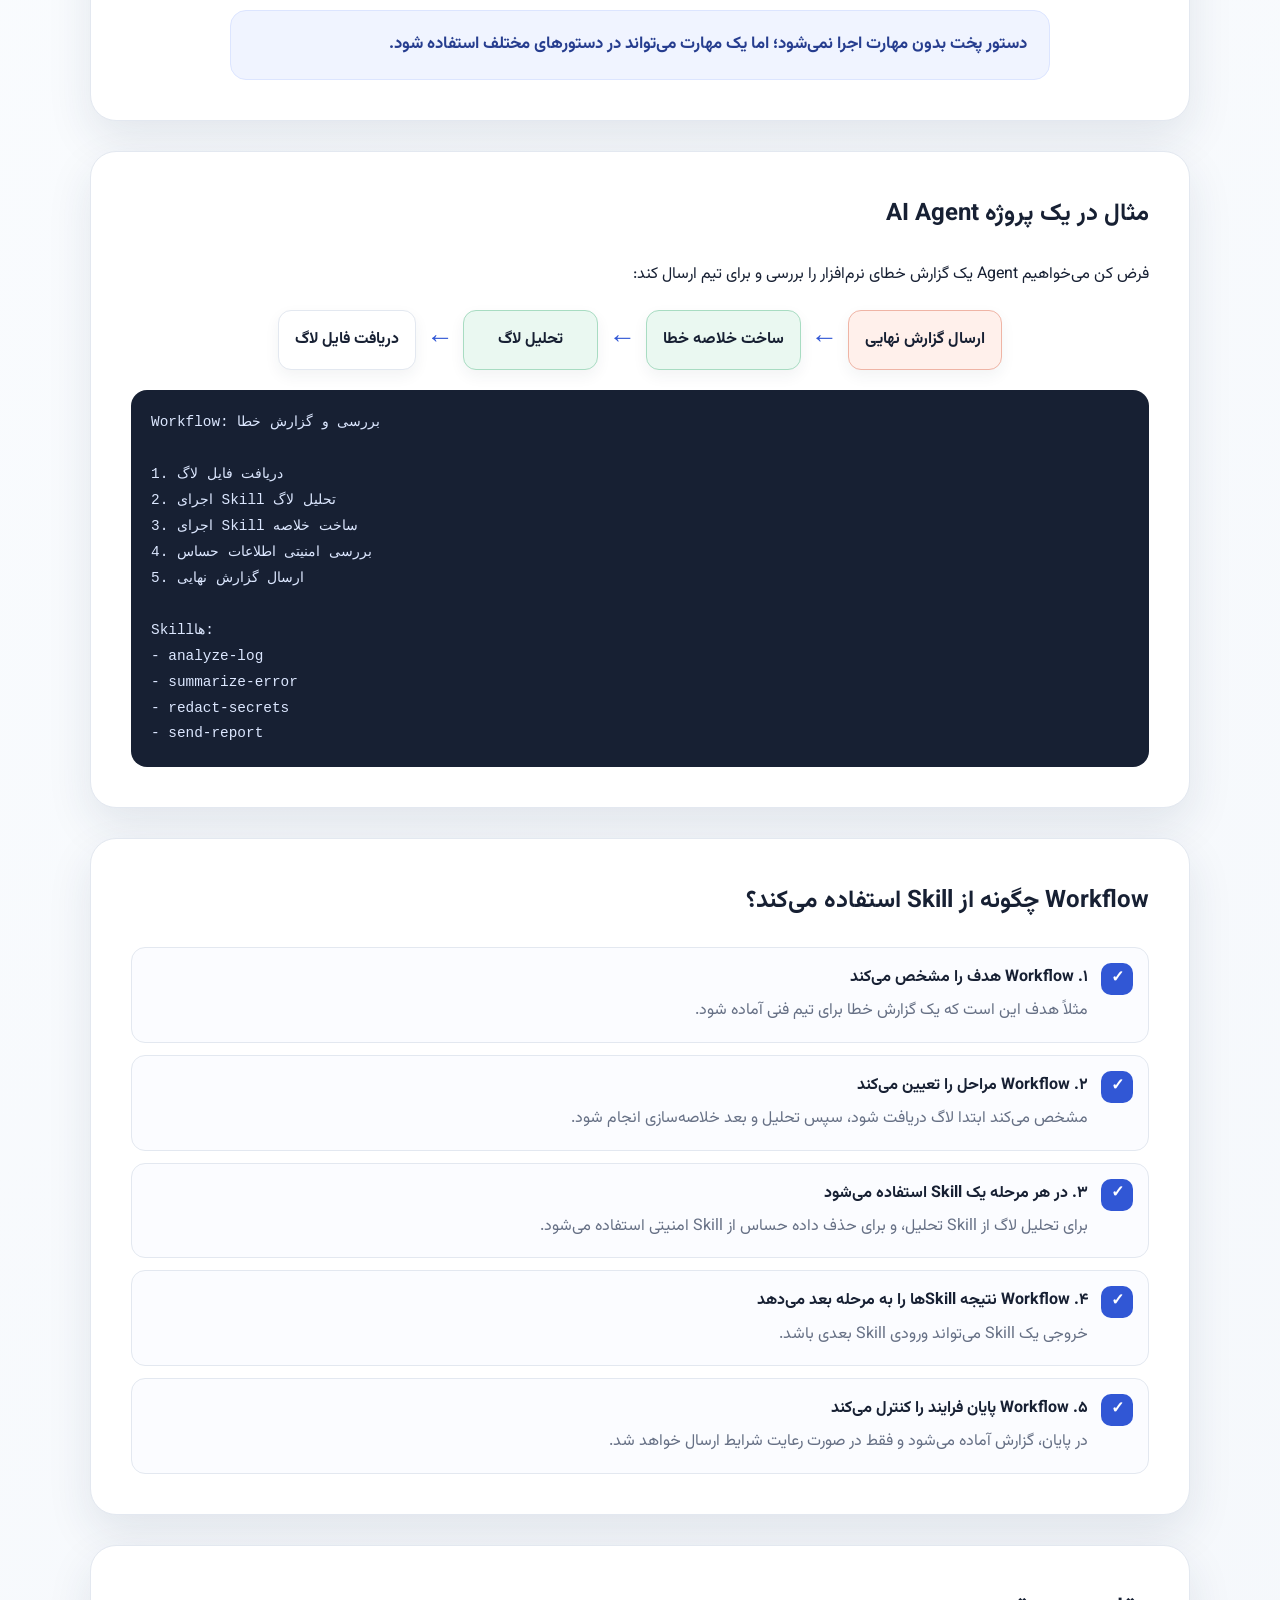
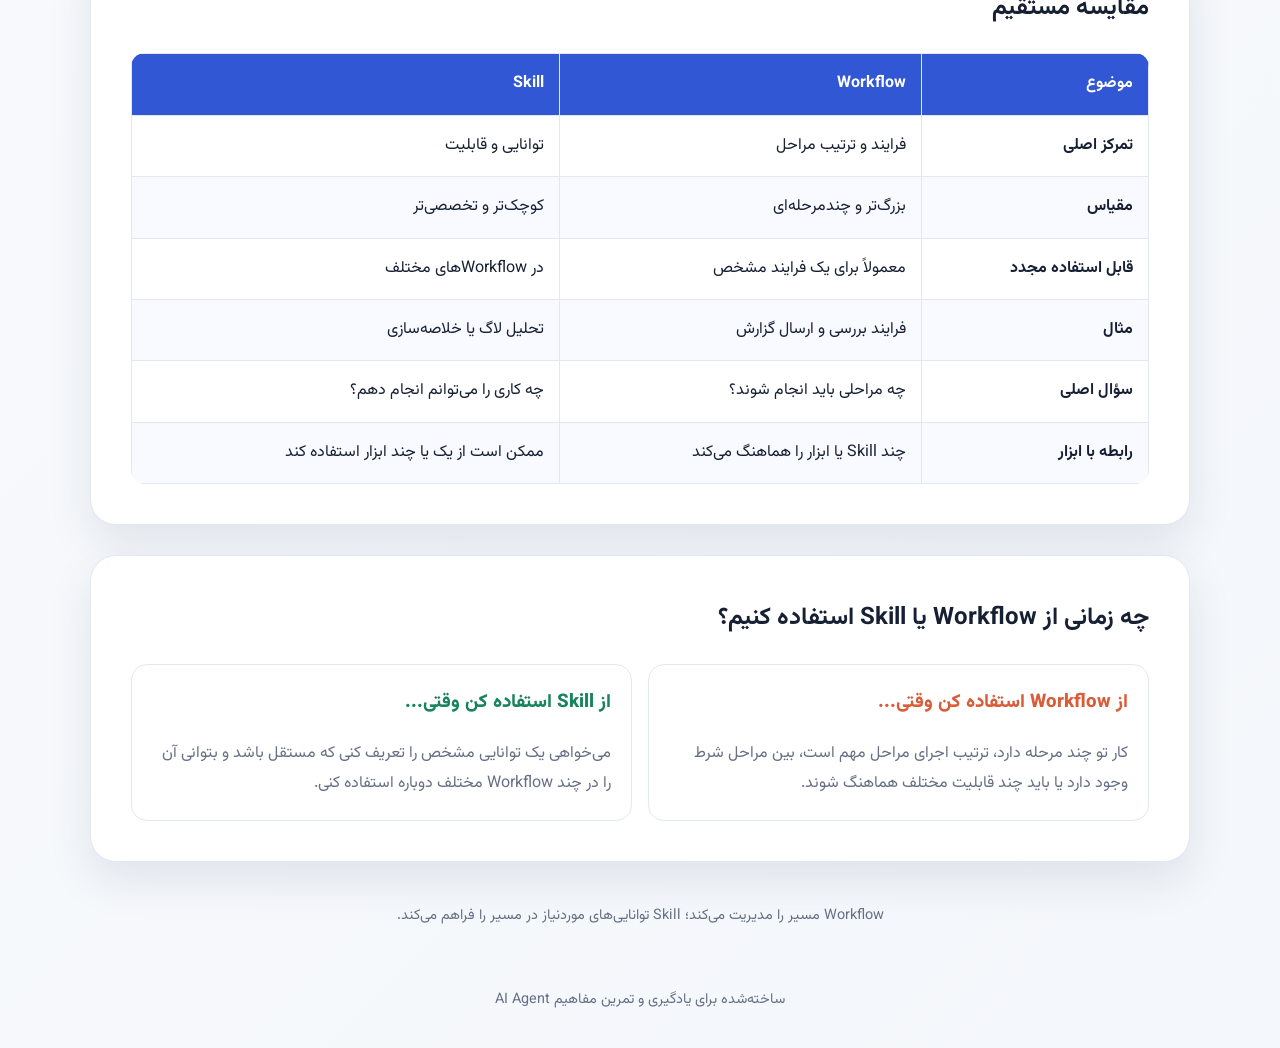
==== commit e0a3f3f0: "Big Change On View" ====
--- a/difference-workflow-skill.html
+++ b/difference-workflow-skill.html
@@ -945,6 +945,7 @@
 							<script>
                             	
 							</script>
+                        <script src="app.js"></script>
                         </body>
                         </html>
-                    +                    
